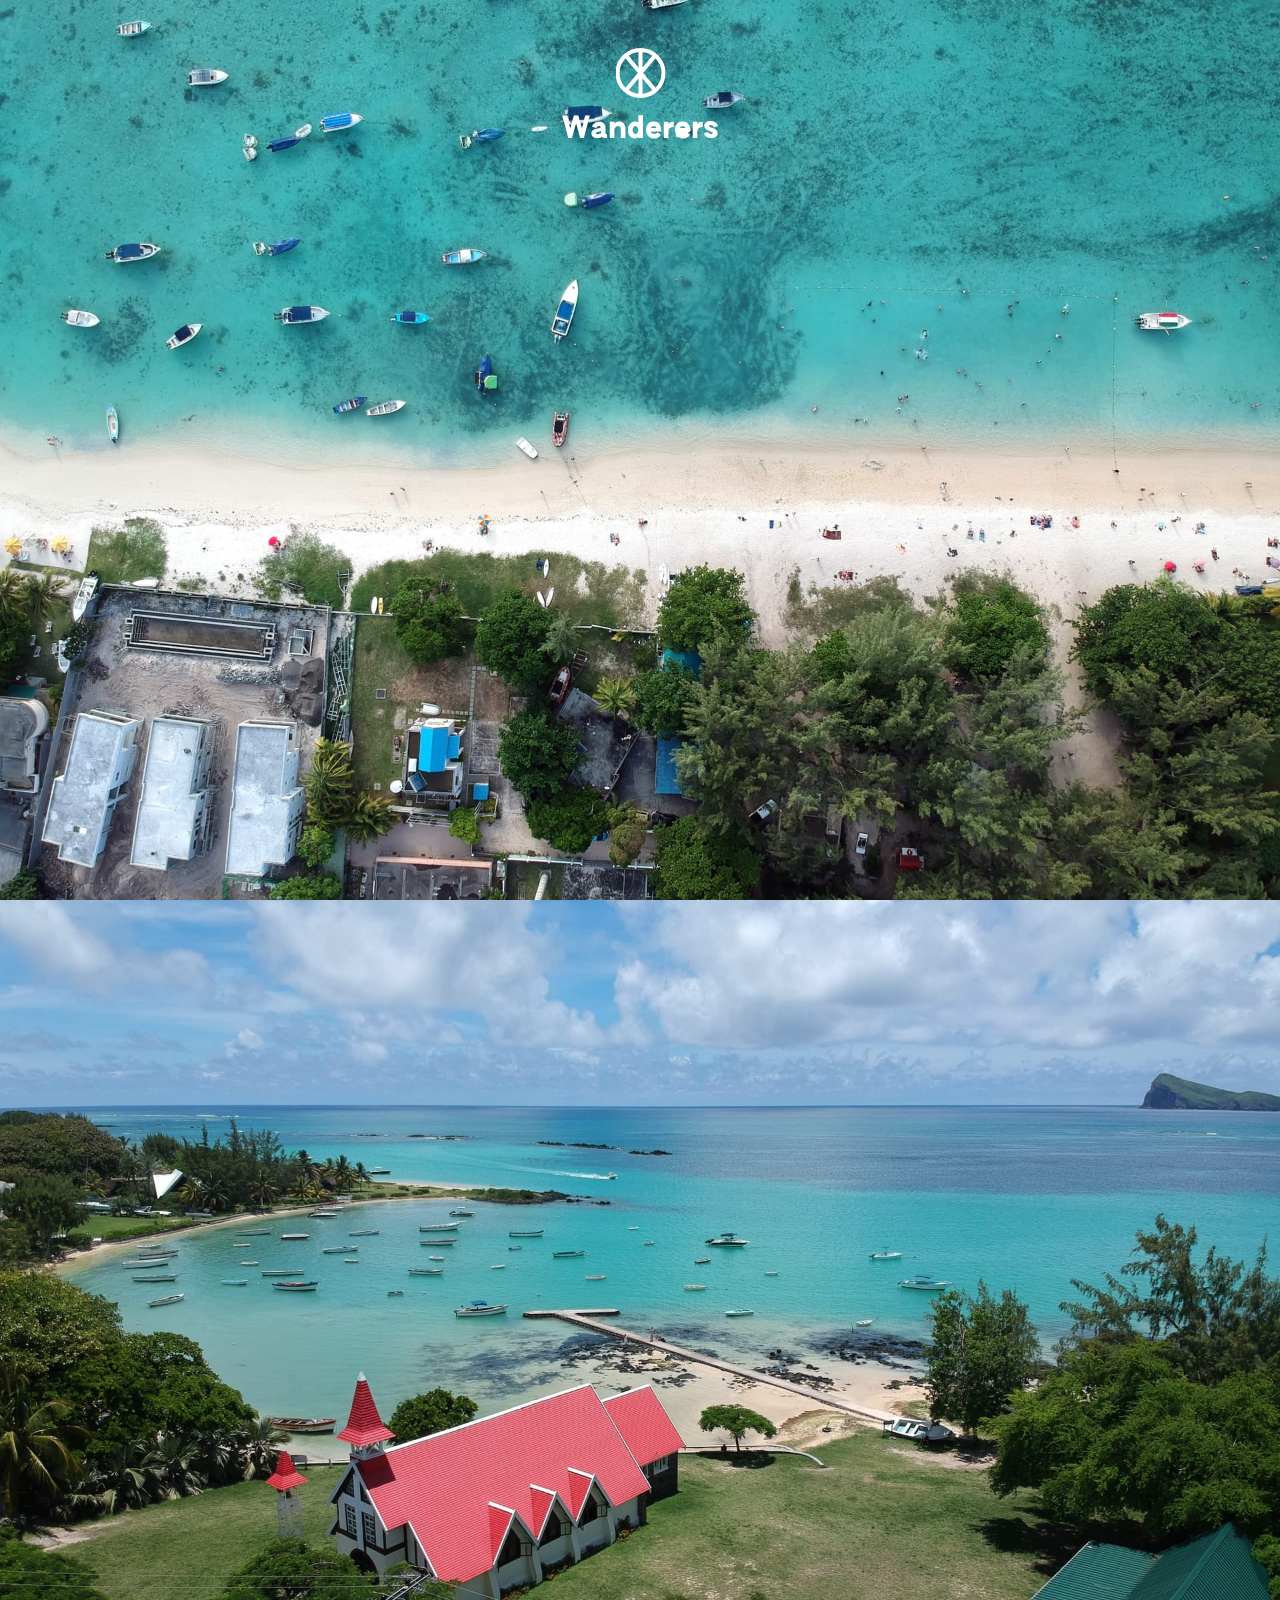
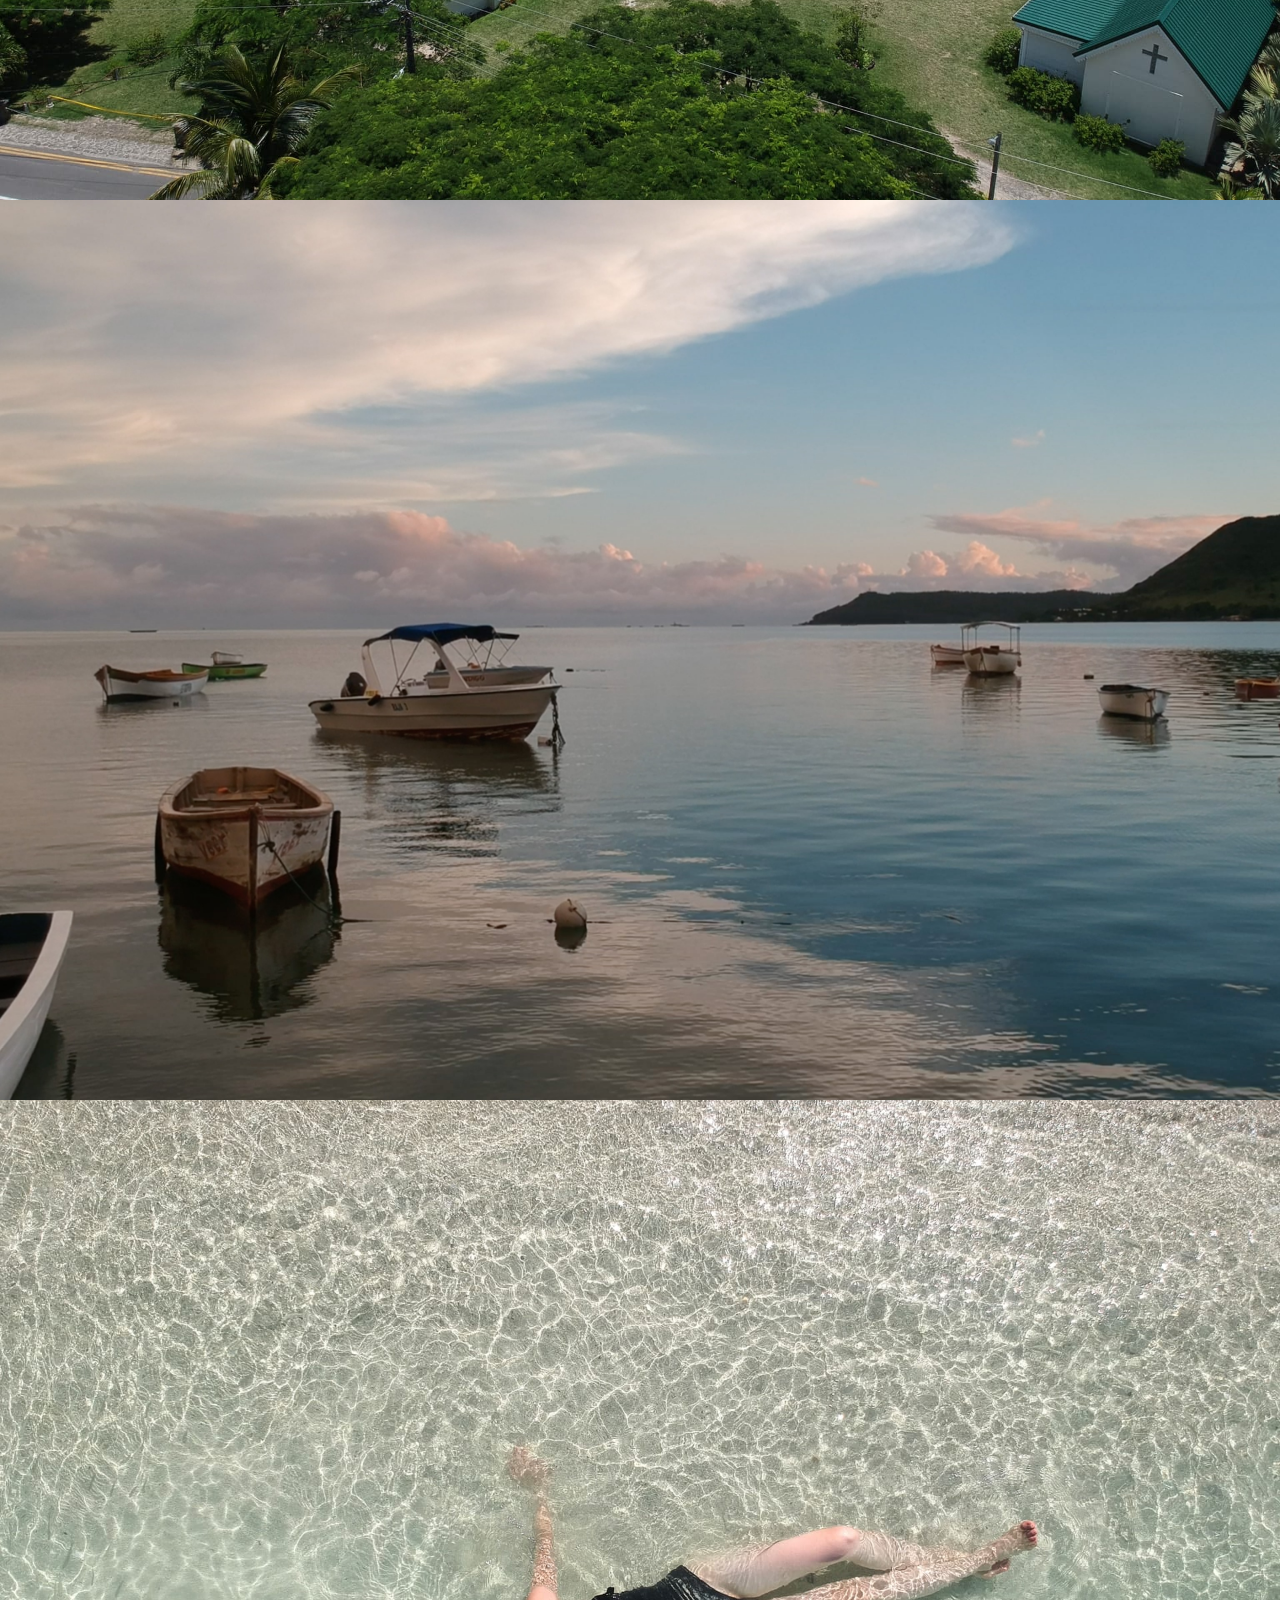
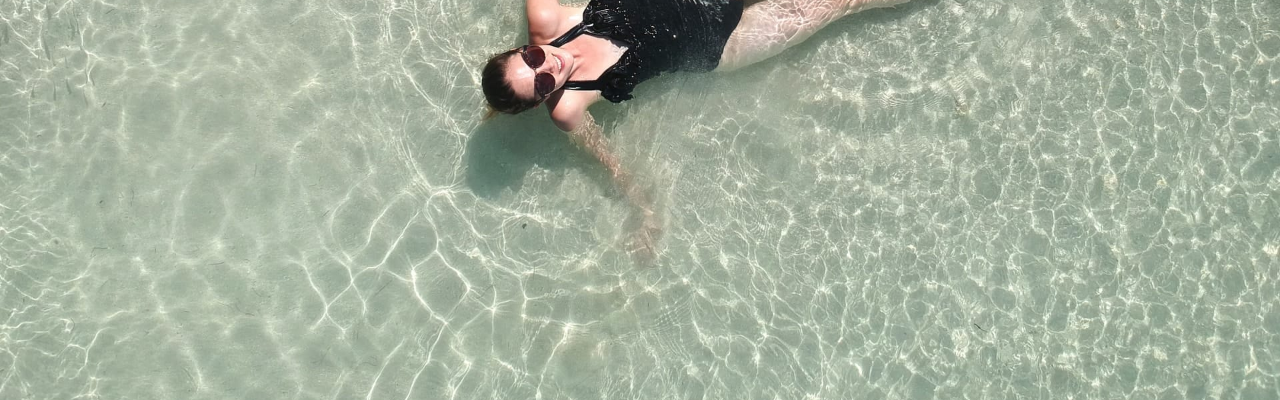
==== index.html @ 43ae6015 "initial commit incl barba setup" ====
<!DOCTYPE html>
<html>
  <head>
    <meta charset="utf-8" />
    <meta name="viewport" content="width=device-width, initial-scale=1" />

    <title>Mauritius – Wanderers</title>

    <link href="/css/_base.css" rel="stylesheet" />
    <link href="/css/style.css" rel="stylesheet" />
  </head>
  <body>
    <main data-barba="wrapper">
      <article data-barba="container">
        <header>
          <img src="/images/logo.svg" alt="Wanderers Logo" />
          <h1>Wanderers</h1>
        </header>

        <a href="/iceland.html" class="previous">
          <span>Previous</span>
        </a>

        <a href="/hongkong.html" class="next">
          <span>Next</span>
        </a>

        <div class="photos">
          <img src="/images/mauritius-1.jpg" />
          <img src="/images/mauritius-2.jpg" />
          <img src="/images/mauritius-3.jpg" />
          <img src="/images/mauritius-4.jpg" />
        </div>
      </article>
    </main>
  </body>
</html>
---- css/_base.css ----
html, body, div, span, applet, object, iframe,
h1, h2, h3, h4, h5, h6, p, blockquote, pre,
a, abbr, acronym, address, big, cite, code,
del, dfn, em, img, ins, kbd, q, s, samp,
small, strike, strong, sub, sup, tt, var,
b, u, i, center,
dl, dt, dd, ol, ul, li,
fieldset, form, label, legend,
table, caption, tbody, tfoot, thead, tr, th, td,
article, aside, canvas, details, embed,
figure, figcaption, footer, header, hgroup,
menu, nav, output, ruby, section, summary,
time, mark, audio, video {
  margin: 0;
  padding: 0;
  border: 0;
  font-size: 100%;
  font: inherit;
  vertical-align: baseline;
}

article, aside, details, figcaption, figure,
footer, header, hgroup, menu, nav, section {
  display: block;
}
body {
  line-height: 1;
}
ol, ul {
  list-style: none;
}
blockquote, q {
  quotes: none;
}
blockquote:before, blockquote:after,
q:before, q:after {
  content: '';
  content: none;
}
table {
  border-collapse: collapse;
  border-spacing: 0;
}

img, iframe {
  vertical-align: bottom;
  max-width: 100%;
}

input, textarea, select {
  font: inherit;
}

* {
  -webkit-box-sizing: border-box;
  -moz-box-sizing: border-box;
  box-sizing: border-box;
  -webkit-font-smoothing: antialiased;
  text-rendering: optimizeLegibility;
}
---- css/style.css ----
@font-face {
  font-family: Authentic Sans;
  src: url(authentic-sans-150.woff2), url(authentic-sans-150.woff);
}

@keyframes spin {
  0% { 
    transform: rotate(0);
  }
  100% {
    transform: rotate(360deg);
  }
}

body {
  font-family: Authentic Sans, Arial;
  font-size: 30px;
  line-height: 1.5;
  text-align: center;

  background-color: #000000;
  color: #ffffff;
}

header {
  position: fixed;
  top: 48px;
  left: 50%;
  transform: translate(-50%, 0);
  z-index: 1;
}

header img {
  animation: spin 30s infinite linear;
}

header h1 {
  margin: 10px 0 0 0;
}

a.previous, a.next {
  position: fixed;
  top: 50%;
  width: 70px;
  height: 70px;
  transform: translate(0, -50%);
  transition: left 0.25s, right 0.25s, width 0.25s;
  background-repeat: no-repeat;
  background-position: center center;
  background-size: auto 50px;
  z-index: 1;
}

a.previous {
  left: 48px;
  background-image: url(arrow-left.svg);
}

a.next {
  right: 48px;
  background-image: url(arrow-right.svg);
}

a.previous:hover {
  left: 28px;
  width: 90px;
}

a.next:hover {
  right: 28px;
  width: 90px
}

a.previous span, a.next span {
  display: none;
}

.photos img {
  position: -webkit-sticky;
  position: sticky;
  top: 0;
  width: 100%;
  height: 100vh;
  object-fit: cover;
}
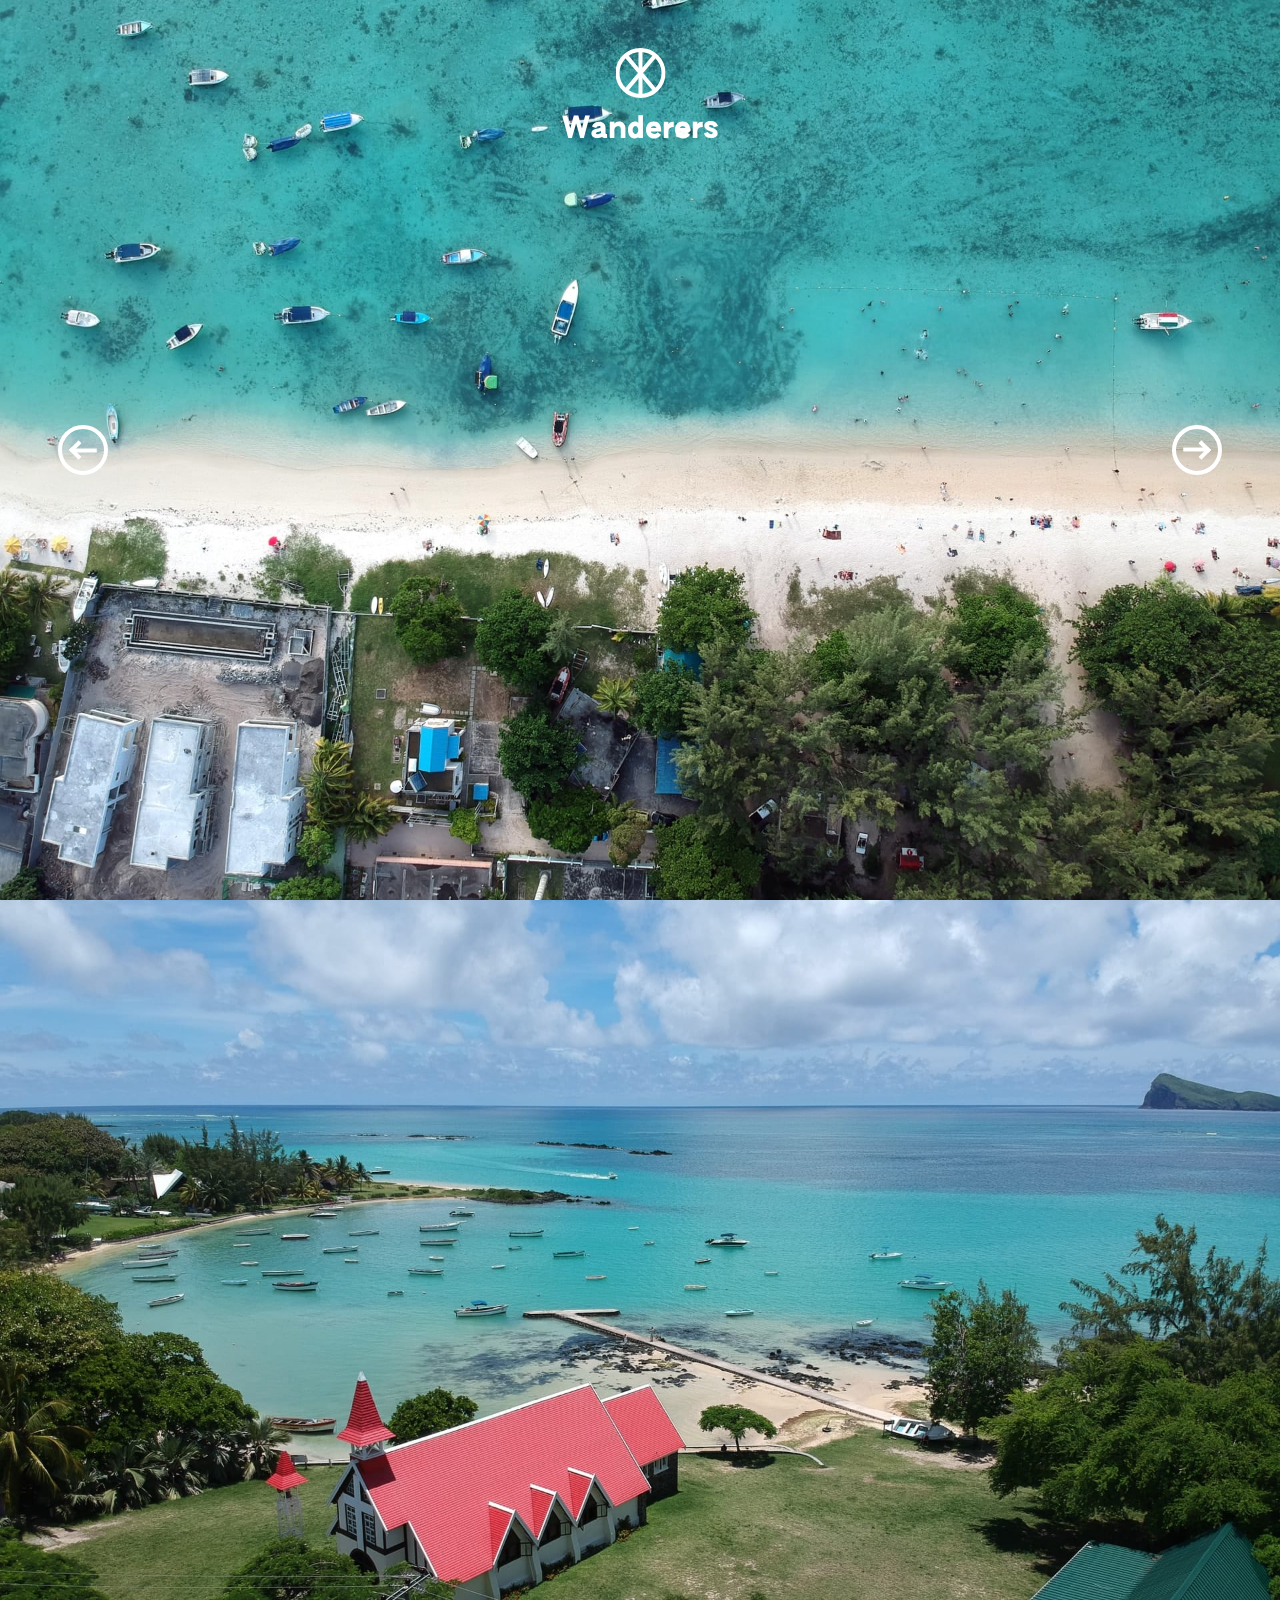
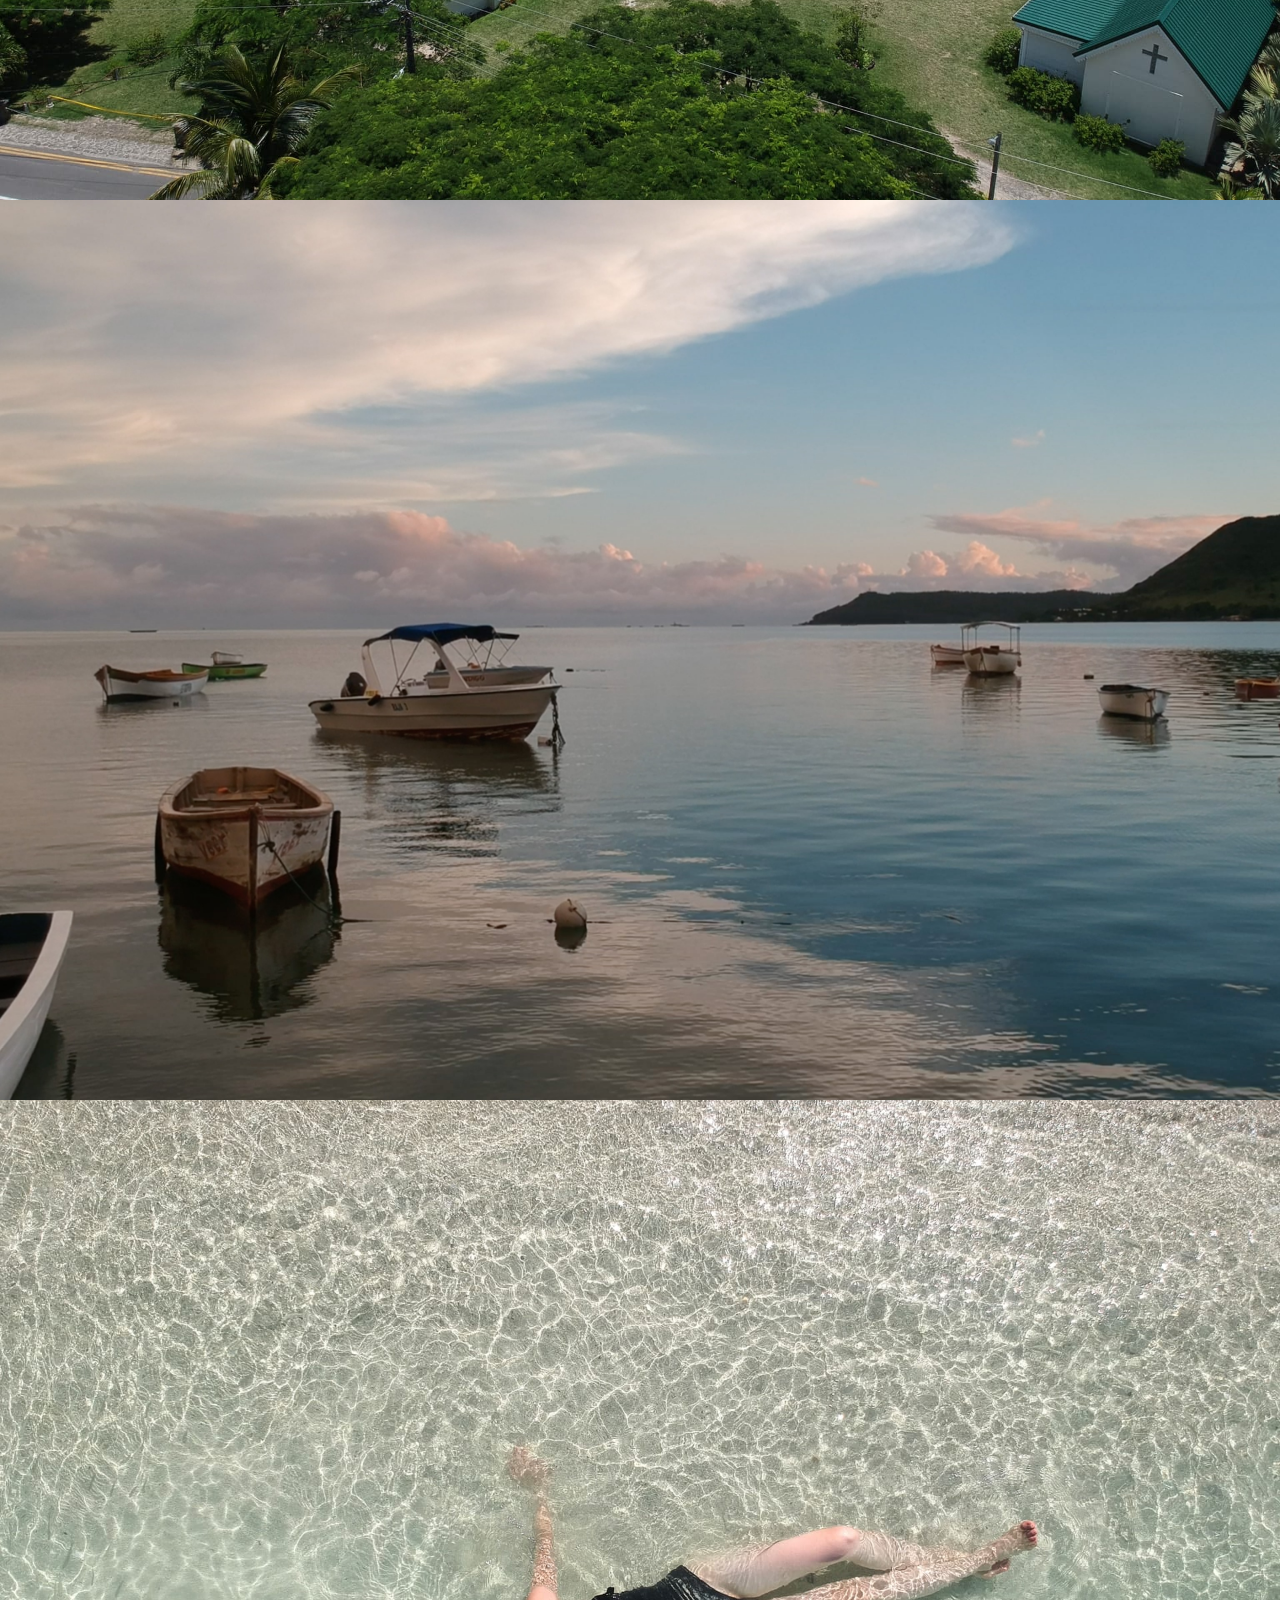
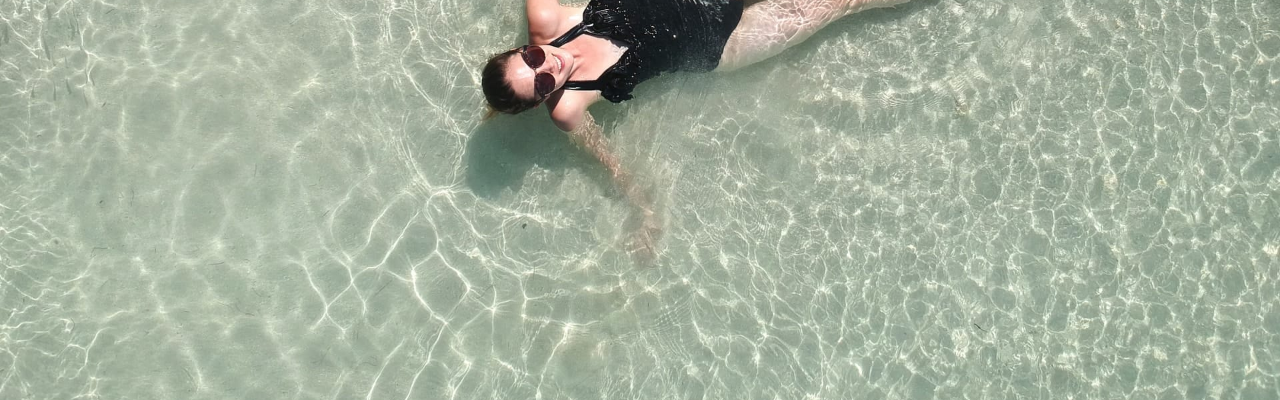
==== commit 9018bc13: "Changing text with data attributes" ====
--- a/index.html
+++ b/index.html
@@ -11,7 +11,7 @@
   </head>
   <body>
     <main data-barba="wrapper">
-      <article data-barba="container">
+      <article data-barba="container" data-title="Mauritius">
         <header>
           <img src="/images/logo.svg" alt="Wanderers Logo" />
           <h1>Wanderers</h1>
@@ -33,5 +33,10 @@
         </div>
       </article>
     </main>
+
+    <script src="/js/barba.js"></script>
+    <script src="/js/barba-prefetch.js"></script>
+    <script src="/js/gsap.js"></script>
+    <script src="/js/scripts.js"></script>
   </body>
 </html>
--- a/css/style.css
+++ b/css/style.css
@@ -4,7 +4,7 @@
 }
 
 @keyframes spin {
-  0% { 
+  0% {
     transform: rotate(0);
   }
   100% {
@@ -38,7 +38,8 @@
   margin: 10px 0 0 0;
 }
 
-a.previous, a.next {
+a.previous,
+a.next {
   position: fixed;
   top: 50%;
   width: 70px;
@@ -53,12 +54,12 @@
 
 a.previous {
   left: 48px;
-  background-image: url(arrow-left.svg);
+  background-image: url(/images/arrow-left.svg);
 }
 
 a.next {
   right: 48px;
-  background-image: url(arrow-right.svg);
+  background-image: url(/images/arrow-right.svg);
 }
 
 a.previous:hover {
@@ -68,10 +69,11 @@
 
 a.next:hover {
   right: 28px;
-  width: 90px
+  width: 90px;
 }
 
-a.previous span, a.next span {
+a.previous span,
+a.next span {
   display: none;
 }
 
@@ -82,4 +84,36 @@
   width: 100%;
   height: 100vh;
   object-fit: cover;
-}+}
+
+div.wiper {
+  position: fixed;
+  top: 0;
+  left: 0;
+  width: 100%;
+  height: 100%;
+  z-index: 2;
+  background-color: #000;
+  transform: translate(-100%, 0);
+  display: flex;
+  flex-direction: column;
+  align-items: center;
+  justify-content: center;
+}
+
+div.wiper img {
+  width: 75px;
+  animation: spin 5s infinite linear;
+}
+
+div.wiper div {
+  margin: 10px 0 0 0;
+  height: 90px;
+  overflow: hidden;
+}
+
+div.wiper h2 {
+  font-size: 60px;
+  line-height: 1.5;
+  height: 90px;
+}
